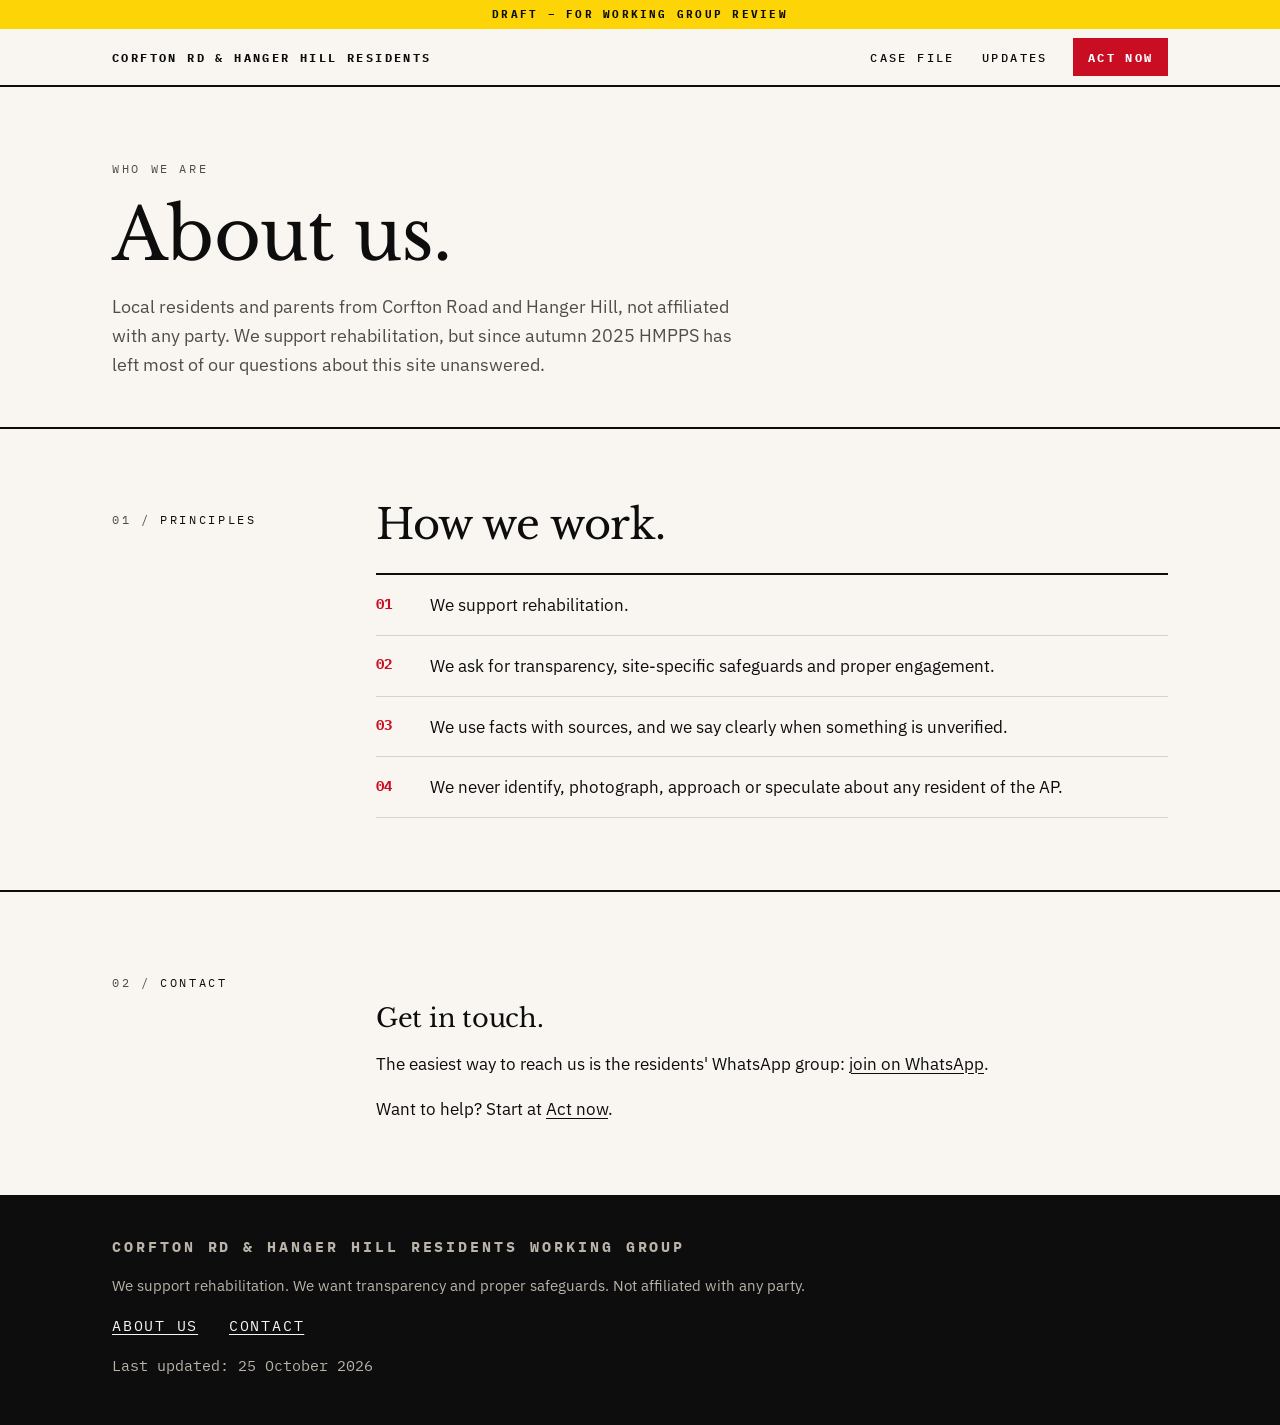
==== about.html @ 19c91ba5 "Corfton Road residents' website Site pages, styles, scripts, fonts and vendored libraries only. Work" ====
<!doctype html>
<html lang="en-GB">
<head>
  <meta charset="utf-8">
  <meta name="viewport" content="width=device-width, initial-scale=1">
  <meta name="color-scheme" content="light dark">
  <title>About us – 2 Corfton Road – Hanger Hill Residents</title>
  <meta name="description" content="Who we are: local residents and parents from Corfton Road and Hanger Hill, Ealing W5. Our principles and how to contact us.">
  <meta property="og:title" content="About the Corfton Road &amp; Hanger Hill Residents Working Group">
  <meta property="og:description" content="Local residents and parents asking HMPPS for transparency and safeguards at 2 Corfton Road.">
  <meta property="og:type" content="website">
  <meta property="og:url" content="https://2corftonroad.co.uk/about.html">
  <link rel="stylesheet" href="styles.css">
</head>
<body>
  <a class="skip" href="#main">Skip to content</a>

  <!-- DRAFT: remove once the working group has signed off the text. -->
  <p class="draft-banner">Draft – for working group review</p>

  <header class="site-header">
    <div class="wrap header-inner">
      <a class="brand" href="index.html"><span class="brand-long">Corfton Rd &amp; Hanger Hill Residents</span><span class="brand-short">Corfton Rd<br>Residents</span></a>
      <nav class="site-nav" aria-label="Site">
        <a href="index.html">Case file</a>
        <a href="updates.html">Updates</a>
        <a class="nav-act" href="act.html">Act now</a>
      </nav>
    </div>
  </header>

  <main id="main">

    <section class="page-hero">
      <div class="wrap">
        <p class="eyebrow">Who we are</p>
        <h1>About us.</h1>
        <p class="lead">Local residents and parents from Corfton Road and Hanger Hill, not affiliated with any party. We support rehabilitation, but since autumn 2025 HMPPS has left most of our questions about this site unanswered.</p>
      </div>
    </section>

    <section class="section" id="principles" aria-labelledby="p-h">
      <div class="wrap section-grid">
        <p class="section-label"><span>01 /</span> Principles</p>
        <div class="section-body">
          <h2 id="p-h">How we work.</h2>
          <ol class="asks">
            <li>We support rehabilitation.</li>
            <li>We ask for transparency, site-specific safeguards and proper engagement.</li>
            <li>We use facts with sources, and we say clearly when something is unverified.</li>
            <li>We never identify, photograph, approach or speculate about any resident of the AP.</li>
          </ol>
        </div>
      </div>
    </section>

    <section class="section" id="contact" aria-labelledby="c-h">
      <div class="wrap section-grid">
        <p class="section-label"><span>02 /</span> Contact</p>
        <div class="section-body prose">
          <h2 id="c-h">Get in touch.</h2>
          <p>The easiest way to reach us is the residents' WhatsApp group: <a href="https://chat.whatsapp.com/K1V5BPOL1rlJ4l6k7onzKl" rel="noopener">join on WhatsApp</a>.</p>
          <p>Want to help? Start at <a href="act.html">Act now</a>.</p>
        </div>
      </div>
    </section>

  </main>

  <footer class="site-footer">
    <div class="wrap footer-inner">
      <p class="footer-brand">Corfton Rd &amp; Hanger Hill Residents Working Group</p>
      <p>We support rehabilitation. We want transparency and proper safeguards. Not affiliated with any party.</p>
      <p class="footer-links"><a href="about.html" aria-current="page">About us</a> <a href="about.html#contact">Contact</a></p>
      <p class="footer-meta">Last updated: <time datetime="2026-10-25">25 October 2026</time></p>
    </div>
  </footer>
</body>
</html>
---- styles.css ----
/* ---------- Fonts (self-hosted, SIL Open Font License) ---------- */
@font-face { font-family: "Libre Baskerville"; font-weight: 400; font-style: normal; font-display: swap; src: url("fonts/libre-baskerville-latin-400-normal.woff2") format("woff2"); }
@font-face { font-family: "Libre Baskerville"; font-weight: 400; font-style: italic; font-display: swap; src: url("fonts/libre-baskerville-latin-400-italic.woff2") format("woff2"); }
@font-face { font-family: "Libre Baskerville"; font-weight: 700; font-style: normal; font-display: swap; src: url("fonts/libre-baskerville-latin-700-normal.woff2") format("woff2"); }
@font-face { font-family: "IBM Plex Sans"; font-weight: 400; font-display: swap; src: url("fonts/ibm-plex-sans-latin-400-normal.woff2") format("woff2"); }
@font-face { font-family: "IBM Plex Sans"; font-weight: 500; font-display: swap; src: url("fonts/ibm-plex-sans-latin-500-normal.woff2") format("woff2"); }
@font-face { font-family: "IBM Plex Sans"; font-weight: 600; font-display: swap; src: url("fonts/ibm-plex-sans-latin-600-normal.woff2") format("woff2"); }
@font-face { font-family: "IBM Plex Mono"; font-weight: 400; font-display: swap; src: url("fonts/ibm-plex-mono-latin-400-normal.woff2") format("woff2"); }
@font-face { font-family: "IBM Plex Mono"; font-weight: 500; font-display: swap; src: url("fonts/ibm-plex-mono-latin-500-normal.woff2") format("woff2"); }
@font-face { font-family: "IBM Plex Mono"; font-weight: 700; font-display: swap; src: url("fonts/ibm-plex-mono-latin-700-normal.woff2") format("woff2"); }

/* ---------- Tokens ---------- */
:root {
  --serif: "Libre Baskerville", Georgia, "Times New Roman", serif;
  --sans: "IBM Plex Sans", system-ui, -apple-system, "Segoe UI", Roboto, sans-serif;
  --mono: "IBM Plex Mono", ui-monospace, "SFMono-Regular", Menlo, Consolas, monospace;

  --bg: #f9f6f1;          /* case-file paper */
  --card: #fffdfa;
  --ink: #0d0d0d;
  --muted: #504d47;
  --rule: #0d0d0d;        /* hard black rules */
  --hair: #d8d2c7;        /* soft dividers */
  --signal: #fdd506;      /* highlighter yellow */
  --alarm: #c90d23;       /* Act now red */
  --alarm-hover: #a50a1c;
  --band: #0d0d0d;        /* black bands: quote, act hero, footer */
  --band-text: #f9f6f1;
  --band-muted: #b9b3a8;
  --link: #0d0d0d;
  --pop: #0d0d0d;         /* big numbers: ink in light, yellow in dark */
  --pop-soft: #504d47;    /* small labels: grey in light, yellow in dark */

  --wrap: 72rem;
  --gutter: 1rem;

  /* We ship our own dark palette, so stop phone browsers auto-darkening the light one. */
  color-scheme: light dark;
}

@media (prefers-color-scheme: dark) {
  :root:not([data-theme="light"]) {
    --bg: #111110;
    --card: #1a1918;
    --ink: #f3efe7;
    --muted: #b5afa5;
    --rule: #f3efe7;
    --hair: #34322e;
    --alarm: #d4142c;
    --alarm-hover: #e8304a;
    --band: #000;
    --band-text: #f3efe7;
    --band-muted: #a8a297;
    --link: #f3efe7;
    --pop: #fdd506;
    --pop-soft: #fdd506;
  }
}
:root[data-theme="dark"] {
  --bg: #111110; --card: #1a1918; --ink: #f3efe7; --muted: #b5afa5; --rule: #f3efe7; --hair: #34322e;
  --alarm: #d4142c; --alarm-hover: #e8304a; --band: #000; --band-text: #f3efe7; --band-muted: #a8a297; --link: #f3efe7;
  --pop: #fdd506; --pop-soft: #fdd506;
}

@media (min-width: 40em) { :root { --gutter: 2rem; } }
@media (min-width: 64em) { :root { --gutter: 3rem; } }

/* ---------- Base ---------- */
*, *::before, *::after { box-sizing: border-box; }
html { -webkit-text-size-adjust: 100%; scroll-padding-top: 4.5rem; }
body {
  margin: 0;
  background: var(--bg);
  color: var(--ink);
  font-family: var(--sans);
  font-size: 1.0625rem;
  line-height: 1.6;
  -webkit-font-smoothing: antialiased;
  overflow-x: hidden;
}
img, svg { max-width: 100%; }
a { color: var(--link); text-decoration-thickness: 1px; text-underline-offset: .18em; }
a:hover { text-decoration-thickness: 2px; }
:focus-visible { outline: 3px solid var(--signal); outline-offset: 2px; box-shadow: 0 0 0 5px var(--ink); }
h1, h2, h3 { font-family: var(--serif); font-weight: 400; line-height: 1.15; margin: 0; letter-spacing: -.01em; }
p, ul, ol, dl { margin: 0; }
strong { font-weight: 600; }

.wrap { max-width: var(--wrap); margin: 0 auto; padding: 0 var(--gutter); }

.sr-only { position: absolute; width: 1px; height: 1px; padding: 0; margin: -1px; overflow: hidden; clip: rect(0 0 0 0); white-space: nowrap; border: 0; }
.skip { position: absolute; left: -999px; top: 0; z-index: 100; background: var(--signal); color: #0d0d0d; padding: .6rem 1rem; font-family: var(--mono); font-weight: 700; }
.skip:focus { left: .5rem; top: .5rem; }

.eyebrow, .label {
  font-family: var(--mono);
  font-size: .75rem;
  font-weight: 400;
  letter-spacing: .22em;
  text-transform: uppercase;
  color: var(--pop-soft);
}

/* The yellow highlighter. Draws in once on load. */
mark, .hl {
  background: linear-gradient(var(--signal), var(--signal)) no-repeat 0 0 / 100% 100%;
  color: #0d0d0d;
  padding: 0 .08em;
  -webkit-box-decoration-break: clone;
  box-decoration-break: clone;
}
@media (prefers-reduced-motion: no-preference) {
  h1 mark { animation: highlight .7s cubic-bezier(.6, 0, .2, 1) .25s both; }
  @keyframes highlight { from { background-size: 0 100%; } to { background-size: 100% 100%; } }
}

.todo { background: var(--signal); color: #0d0d0d; padding: 0 .3em; font-family: var(--mono); font-size: .85em; }

/* ---------- Draft strip ---------- */
.draft-banner {
  margin: 0;
  background: var(--signal);
  color: #0d0d0d;
  font-family: var(--mono);
  font-size: .7rem;
  font-weight: 700;
  letter-spacing: .2em;
  text-transform: uppercase;
  text-align: center;
  padding: .35rem 1rem;
}

/* ---------- Header ---------- */
.site-header {
  position: sticky;
  top: 0;
  z-index: 1000;
  background: var(--bg);
  border-bottom: 2px solid var(--rule);
}
.header-inner {
  display: flex;
  align-items: center;
  justify-content: space-between;
  gap: .75rem;
  min-height: 3.5rem;
}
.brand {
  font-family: var(--mono);
  font-weight: 700;
  font-size: .72rem;
  letter-spacing: .16em;
  text-transform: uppercase;
  text-decoration: none;
  color: var(--ink);
  line-height: 1.25;
  white-space: nowrap;
}
.brand-long { display: none; }
@media (max-width: 23.5em) {
  .site-nav a { letter-spacing: .06em; padding-left: .35rem; padding-right: .35rem; }
  .site-nav .nav-act { padding-left: .55rem; padding-right: .55rem; margin-left: .2rem; }
}
@media (min-width: 48em) {
  .brand { font-size: .75rem; letter-spacing: .2em; }
  .brand-short { display: none; }
  .brand-long { display: inline; }
}
.site-nav { display: flex; align-items: center; gap: .1rem; }
.site-nav a {
  font-family: var(--mono);
  font-size: .7rem;
  font-weight: 500;
  letter-spacing: .12em;
  text-transform: uppercase;
  text-decoration: none;
  color: var(--ink);
  padding: .55rem .45rem;
  white-space: nowrap;
}
.site-nav a:hover { text-decoration: underline; text-decoration-thickness: 2px; text-underline-offset: .35em; }
.site-nav a[aria-current="page"]:not(.nav-act) { text-decoration: underline; text-decoration-thickness: 1px; text-underline-offset: .35em; }
.site-nav .nav-act {
  background: var(--alarm);
  color: #fff;
  font-weight: 700;
  padding: .55rem .75rem;
  margin-left: .35rem;
  text-decoration: none;
}
.site-nav .nav-act:hover { background: var(--alarm-hover); text-decoration: none; }
.site-nav .nav-act[aria-current="page"] { box-shadow: inset 0 -3px 0 #0d0d0d; }
@media (min-width: 40em) {
  .site-nav { gap: .5rem; }
  .site-nav a { font-size: .75rem; letter-spacing: .2em; padding: .55rem .6rem; }
  .site-nav .nav-act { padding: .6rem .9rem; margin-left: .5rem; }
}

/* ---------- Buttons ---------- */
.btn {
  display: inline-flex;
  align-items: center;
  justify-content: center;
  gap: .5em;
  font-family: var(--mono);
  font-size: .8rem;
  font-weight: 700;
  letter-spacing: .16em;
  text-transform: uppercase;
  text-decoration: none;
  line-height: 1.2;
  padding: 1rem 1.35rem;
  border: 2px solid var(--rule);
  background: transparent;
  color: var(--ink);
  cursor: pointer;
  transition: background-color .12s, color .12s, transform .08s;
}
.btn:hover { background: var(--ink); color: var(--bg); text-decoration: none; }
.btn:active { transform: translateY(1px); }
.btn-red { background: var(--alarm); border-color: var(--alarm); color: #fff; }
.btn-red:hover { background: var(--alarm-hover); border-color: var(--alarm-hover); color: #fff; }
.btn-ink { background: var(--ink); color: var(--bg); }
.btn-ink:hover { background: transparent; color: var(--ink); }
.btn[aria-disabled="true"], .btn:disabled { opacity: .45; cursor: not-allowed; pointer-events: none; }
.btn-row { display: flex; flex-wrap: wrap; gap: .75rem; }

/* ---------- Hero ---------- */
.hero { padding: 3rem 0 2.5rem; }
.hero h1 {
  font-size: clamp(2.2rem, 8.4vw, 4.6rem);
  line-height: 1.12;
  margin: 1.1rem 0 1.5rem;
  max-width: 15ch;
}
.hero .lead {
  font-size: 1.125rem;
  color: var(--muted);
  max-width: 40rem;
}
.hero .lead strong { color: var(--ink); }
.hero .btn-row { margin-top: 2rem; }
@media (min-width: 48em) {
  .hero { padding: 5rem 0 3.5rem; }
  .hero h1 { max-width: 17ch; }
  .hero .lead { font-size: 1.2rem; }
}
.page-hero { padding: 3rem 0 2rem; border-bottom: 2px solid var(--rule); }
.page-hero h1 { font-size: clamp(2.6rem, 9vw, 4.5rem); margin: 1rem 0 1rem; }
.page-hero .lead { color: var(--muted); font-size: 1.125rem; max-width: 40rem; }
@media (min-width: 48em) { .page-hero { padding: 4.5rem 0 3rem; } }

/* ---------- Stats strip ---------- */
.stats {
  display: grid;
  grid-template-columns: 1fr 1fr;
  border-top: 2px solid var(--rule);
  border-bottom: 2px solid var(--rule);
}
.stat { padding: 1.25rem 1rem 1.25rem 0; border-bottom: 1px solid var(--hair); }
.stat:nth-child(odd) { padding-right: 1rem; border-right: 1px solid var(--hair); }
.stat:nth-child(even) { padding-left: 1rem; }
.stat:nth-last-child(-n+2) { border-bottom: 0; }
.stat-num {
  display: block;
  font-family: var(--serif);
  font-size: clamp(2rem, 7vw, 3.25rem);
  line-height: 1;
  letter-spacing: -.02em;
  color: var(--pop);
}
.stat-num small { font-size: .5em; letter-spacing: 0; }
.stat-label {
  display: block;
  margin-top: .6rem;
  font-family: var(--mono);
  font-size: .7rem;
  letter-spacing: .12em;
  text-transform: uppercase;
  color: var(--muted);
  line-height: 1.45;
}
.stat-alert .stat-num { color: var(--alarm); }
@media (min-width: 56em) {
  .stats { grid-template-columns: repeat(4, 1fr); }
  .stat, .stat:nth-child(odd), .stat:nth-child(even) { padding: 1.75rem 1.5rem; border-bottom: 0; border-right: 1px solid var(--hair); }
  .stat:first-child { padding-left: 0; }
  .stat:last-child { border-right: 0; }
}

/* ---------- Quote band ---------- */
.band { background: var(--band); color: var(--band-text); }
.quote-band { padding: 3.5rem 0; }
.quote-band blockquote { margin: 0; }
.quote-band .big-quote {
  font-family: var(--serif);
  font-size: clamp(1.6rem, 5.4vw, 3rem);
  line-height: 1.25;
  letter-spacing: -.01em;
  max-width: 24ch;
}
.quote-band cite, .quote-band .cite {
  display: block;
  margin-top: 1.25rem;
  font-family: var(--mono);
  font-style: normal;
  font-size: .75rem;
  letter-spacing: .16em;
  text-transform: uppercase;
  color: var(--band-muted);
}
.quote-band .counter {
  margin-top: 2.5rem;
  padding-top: 1.5rem;
  border-top: 1px solid #3a3833;
  max-width: 44rem;
  font-size: 1.05rem;
  color: var(--band-text);
}
.quote-band .counter q { font-family: var(--serif); font-style: italic; }
.quote-band .eyebrow { color: var(--signal); }
@media (min-width: 48em) { .quote-band { padding: 5rem 0; } }

/* ---------- Numbered sections ---------- */
.section { padding: 3rem 0; border-bottom: 2px solid var(--rule); }
.section:last-of-type { border-bottom: 0; }
.section-grid { display: grid; gap: 1.25rem; }
.section-label { font-family: var(--mono); font-size: .75rem; letter-spacing: .22em; text-transform: uppercase; }
.section-label span { color: var(--pop-soft); }
.section h2 { font-size: clamp(1.75rem, 5.5vw, 2.6rem); max-width: 22ch; }
.section .intro { margin-top: 1rem; color: var(--muted); max-width: 42rem; }
.section-body > * + * { margin-top: 1.5rem; }
@media (min-width: 56em) {
  .section { padding: 4.5rem 0; }
  .section-grid { grid-template-columns: 14rem minmax(0, 1fr); gap: 2.5rem; }
  .section-label { padding-top: .55rem; }
}

/* ---------- Fact sheet ---------- */
.facts { border-top: 2px solid var(--rule); }
.fact { display: grid; gap: .35rem; padding: 1.1rem 0; border-bottom: 1px solid var(--hair); }
.fact dt { font-family: var(--mono); font-size: .72rem; font-weight: 700; letter-spacing: .18em; text-transform: uppercase; }
.fact dd { margin: 0; }
.fact .src { display: block; margin-top: .35rem; font-family: var(--mono); font-size: .72rem; color: var(--muted); line-height: 1.5; }
.fact .src a { color: var(--muted); }
.fact-key dd { font-weight: 500; }
.fact-key dd .src { font-weight: 400; }
.fact-key dt { color: var(--alarm); }
@media (min-width: 40em) {
  .fact { grid-template-columns: 11rem minmax(0, 1fr); gap: 1.5rem; padding: 1.25rem 0; }
  .fact dt { padding-top: .2rem; }
}

/* ---------- Map ---------- */
.map-frame {
  position: relative;
  border: 2px solid var(--rule);
  background: var(--card);
  height: 24rem;
}
@media (min-width: 48em) { .map-frame { height: 32rem; } }
#map { position: absolute; inset: 0; }
.map-fallback {
  position: absolute; inset: 0;
  display: flex; align-items: center; justify-content: center;
  padding: 1rem; text-align: center;
  font-family: var(--mono); font-size: .8rem; color: var(--muted);
}
.map-hint { margin-top: .6rem; font-family: var(--mono); font-size: .72rem; color: var(--muted); }
.leaflet-container { font-family: var(--mono); background: var(--card); }
/* Street map colours (drawn by map.js from basemap.js). Muted so the red rings and yellow pins do the talking. */
:root {
  --map-green: #e4e6da; --map-water: #d9e2e8; --map-rail: #77726a;
  --map-minor: #dcd6cb; --map-mid: #c3bcb0; --map-major: #9d968b; --map-label: #6c675f;
}
@media (prefers-color-scheme: dark) {
  :root:not([data-theme="light"]) {
    --map-green: #1d221b; --map-water: #18222b; --map-rail: #8a857c;
    --map-minor: #2c2a27; --map-mid: #45423d; --map-major: #6a665f; --map-label: #9a958c;
  }
}
:root[data-theme="dark"] {
  --map-green: #1d221b; --map-water: #18222b; --map-rail: #8a857c;
  --map-minor: #2c2a27; --map-mid: #45423d; --map-major: #6a665f; --map-label: #9a958c;
}
.map-label-wrap { overflow: visible; }
.map-label-wrap > span { position: absolute; left: 0; top: 0; white-space: nowrap; }
.road-label {
  font-family: var(--mono); font-size: .6rem; letter-spacing: .04em; color: var(--map-label);
  text-shadow: 0 0 2px var(--card), 0 0 2px var(--card), 0 0 3px var(--card);
}
.road-major { font-weight: 700; font-size: .62rem; }
.road-key { font-weight: 700; font-size: .66rem; color: var(--alarm); }
.station-label {
  transform: translate(-50%, -50%);
  font-family: var(--mono); font-size: .58rem; font-weight: 700; letter-spacing: .1em; text-transform: uppercase;
  color: var(--ink); background: var(--card); border: 1px solid var(--ink); padding: .05rem .3rem;
}
.leaflet-container a { color: var(--muted); }
.leaflet-bar, .leaflet-bar a { border-radius: 0 !important; }
.leaflet-bar { border: 2px solid var(--rule) !important; box-shadow: none !important; }
.leaflet-bar a { background: var(--bg); color: var(--ink); border-bottom-color: var(--hair); }
.leaflet-bar a:hover { background: var(--signal); color: #0d0d0d; }
.leaflet-control-attribution { font-size: .62rem; background: rgba(249, 246, 241, .85) !important; }
.leaflet-tooltip.school-tip {
  font-family: var(--mono); font-size: .7rem; font-weight: 500;
  background: var(--ink); color: var(--bg); border: 0; border-radius: 0; box-shadow: none;
  padding: .3rem .5rem;
}
.leaflet-tooltip.school-tip::before { display: none; }
.ring-label-wrap { overflow: visible; }
.ring-label-wrap .ring-label { position: absolute; left: 0; top: 0; transform: translate(-50%, -50%); }
.ring-label {
  font-family: var(--mono); font-size: .62rem; font-weight: 700; letter-spacing: .08em;
  color: var(--alarm); background: var(--bg); border: 1px solid var(--alarm);
  padding: .1rem .3rem; white-space: nowrap;
}
.pin-ap {
  display: flex; align-items: center; justify-content: center;
  width: 38px; height: 38px; border-radius: 50%;
  background: var(--alarm); color: #fff;
  font-family: var(--mono); font-size: .72rem; font-weight: 700;
  border: 3px solid #fff; box-shadow: 0 0 0 2px var(--alarm), 0 4px 10px rgba(0, 0, 0, .35);
}
.pin-school {
  display: flex; align-items: center; justify-content: center;
  width: 26px; height: 26px; border-radius: 50%;
  background: var(--signal); color: #0d0d0d;
  font-family: var(--mono); font-size: .72rem; font-weight: 700;
  border: 2px solid #0d0d0d;
}

/* ---------- Schools table ---------- */
.table-scroll { overflow-x: auto; }
.schools { width: 100%; border-collapse: collapse; font-size: .95rem; }
.schools th {
  text-align: left; font-family: var(--mono); font-size: .68rem; font-weight: 700;
  letter-spacing: .16em; text-transform: uppercase; padding: .6rem .5rem .6rem 0;
  border-bottom: 2px solid var(--rule);
}
.schools td { padding: .75rem .5rem .75rem 0; border-bottom: 1px solid var(--hair); vertical-align: top; }
.schools .n { font-family: var(--mono); font-weight: 700; width: 2.25rem; }
.schools .n span { display: inline-flex; align-items: center; justify-content: center; width: 1.6rem; height: 1.6rem; border-radius: 50%; background: var(--signal); color: #0d0d0d; border: 2px solid #0d0d0d; font-size: .7rem; }
.schools .name { font-family: var(--serif); font-size: 1rem; line-height: 1.35; }
.schools .kind { display: block; font-family: var(--sans); font-size: .82rem; color: var(--muted); margin-top: .15rem; }
.schools .num { font-family: var(--mono); text-align: right; white-space: nowrap; }
.schools .num b { font-weight: 700; font-size: 1.02rem; }
.schools th.num { text-align: right; }
.schools tr.inner td { background: color-mix(in srgb, var(--signal) 14%, transparent); }
.method { margin-top: 1rem; font-family: var(--mono); font-size: .72rem; color: var(--muted); line-height: 1.6; max-width: 46rem; }

/* ---------- Questions ---------- */
.q-score { display: flex; flex-wrap: wrap; gap: .5rem 1.5rem; align-items: baseline; }
.questions { list-style: none; padding: 0; border-top: 2px solid var(--rule); counter-reset: q; }
.q { border-bottom: 1px solid var(--hair); }
.q details > summary {
  list-style: none; cursor: pointer;
  display: grid; grid-template-columns: 2.6rem minmax(0, 1fr); gap: .25rem .75rem;
  padding: 1.1rem 0;
}
.q details > summary::-webkit-details-marker { display: none; }
.q-num { font-family: var(--mono); font-size: .8rem; font-weight: 700; padding-top: .2rem; }
.q-title { font-family: var(--serif); font-size: 1.12rem; line-height: 1.35; }
.q-meta { grid-column: 2; display: flex; flex-wrap: wrap; gap: .5rem; align-items: center; margin-top: .35rem; }
.q-more { font-family: var(--mono); font-size: .68rem; letter-spacing: .14em; text-transform: uppercase; color: var(--muted); }
.q details[open] .q-more::after { content: " –"; }
.q details:not([open]) .q-more::after { content: " +"; }
.q summary:hover .q-title { text-decoration: underline; text-decoration-thickness: 1px; text-underline-offset: .2em; }
.q-body { padding: 0 0 1.25rem 3.35rem; }
.q-body p + p, .q-body dl { margin-top: .75rem; }
.q-body .full { font-weight: 500; }
.q-body dt { font-family: var(--mono); font-size: .68rem; font-weight: 700; letter-spacing: .16em; text-transform: uppercase; color: var(--muted); margin-top: .75rem; }
.q-body dd { margin: .15rem 0 0; }
@media (min-width: 40em) { .q-title { font-size: 1.25rem; } }

.badge {
  display: inline-block;
  font-family: var(--mono); font-size: .64rem; font-weight: 700; letter-spacing: .14em; text-transform: uppercase;
  padding: .28rem .5rem; line-height: 1.2; border: 2px solid var(--rule); white-space: nowrap;
}
.badge.unanswered { background: var(--alarm); border-color: var(--alarm); color: #fff; }
.badge.partly { background: var(--signal); border-color: var(--signal); color: #0d0d0d; }
.badge.referred { background: transparent; color: var(--ink); }
.badge.answered { background: var(--ink); color: var(--bg); }

.answered-list { margin-top: 1.5rem; border: 2px solid var(--rule); padding: 0; }
.answered-list > summary { cursor: pointer; padding: 1rem; font-family: var(--mono); font-size: .75rem; font-weight: 700; letter-spacing: .16em; text-transform: uppercase; }
.answered-list ul { padding: 0 1rem 1rem 2.25rem; }
.answered-list li + li { margin-top: .5rem; }

/* ---------- Asks ---------- */
.asks { list-style: none; padding: 0; counter-reset: ask; border-top: 2px solid var(--rule); }
.asks li {
  counter-increment: ask;
  display: grid; grid-template-columns: 2.6rem minmax(0, 1fr); gap: .75rem;
  padding: 1rem 0; border-bottom: 1px solid var(--hair);
  font-size: 1.08rem;
}
.asks li::before { content: counter(ask, decimal-leading-zero); font-family: var(--mono); font-weight: 700; font-size: .85rem; padding-top: .15rem; color: var(--alarm); }
.principle { margin-top: 2rem; padding: 1.25rem 1.25rem 1.25rem 1.1rem; border-left: 6px solid var(--signal); background: var(--card); max-width: 46rem; }
.principle strong { font-family: var(--serif); font-weight: 700; }

/* ---------- CTA band ---------- */
.cta-band { background: var(--alarm); color: #fff; padding: 3rem 0; }
.cta-band h2 { font-size: clamp(1.9rem, 6vw, 3.25rem); max-width: 18ch; }
.cta-band p { margin-top: 1rem; max-width: 36rem; font-size: 1.1rem; }
.cta-band .btn { margin-top: 1.75rem; background: #fff; border-color: #fff; color: #0d0d0d; }
.cta-band .btn:hover { background: #0d0d0d; border-color: #0d0d0d; color: #fff; }
@media (min-width: 48em) { .cta-band { padding: 4.5rem 0; } }

/* ---------- Updates log ---------- */
.log { list-style: none; padding: 0; border-top: 2px solid var(--rule); }
.log-item { display: grid; gap: .4rem; padding: 1.4rem 0; border-bottom: 1px solid var(--hair); }
.log-meta { display: flex; flex-wrap: wrap; align-items: center; gap: .6rem; }
.log-date { font-family: var(--mono); font-size: .78rem; font-weight: 700; letter-spacing: .06em; }
.tag { font-family: var(--mono); font-size: .62rem; font-weight: 700; letter-spacing: .16em; text-transform: uppercase; padding: .2rem .45rem; border: 1px solid var(--rule); }
.tag-hmpps { background: var(--ink); color: var(--bg); }
.tag-foi { border-color: var(--ink); }
.tag-schools { background: var(--signal); border-color: var(--signal); color: #0d0d0d; }
.tag-alert { background: var(--alarm); border-color: var(--alarm); color: #fff; }
.log-item h3 { font-size: 1.25rem; line-height: 1.3; }
.log-item p { color: var(--muted); max-width: 44rem; }
.log-item.upcoming { border-left: 6px solid var(--signal); padding-left: 1rem; }
.log-item q { font-family: var(--serif); font-style: italic; color: var(--ink); }
@media (min-width: 48em) {
  .log-item { grid-template-columns: 11rem minmax(0, 1fr); column-gap: 2rem; }
  .log-meta { flex-direction: column; align-items: flex-start; gap: .5rem; grid-row: span 2; }
  .log-item.upcoming { padding-left: 1rem; }
}

.foi { list-style: none; padding: 0; border-top: 2px solid var(--rule); }
.foi li { display: flex; flex-wrap: wrap; justify-content: space-between; align-items: center; gap: .5rem 1rem; padding: 1rem 0; border-bottom: 1px solid var(--hair); }
.foi a { font-family: var(--serif); font-size: 1.05rem; }

/* ---------- Action hub ---------- */
.act-hero { padding: 3rem 0 3.5rem; }
.act-hero h1 { font-size: clamp(3rem, 12vw, 5.5rem); margin: 1rem 0 1rem; color: var(--band-text); }
.act-hero .lead { color: var(--band-text); font-size: 1.15rem; max-width: 36rem; }
.act-hero .eyebrow { color: var(--signal); }
.details-form { display: grid; gap: .75rem; margin-top: 2rem; max-width: 46rem; }
@media (min-width: 40em) { .details-form { grid-template-columns: 1fr 1fr; } }
.field label { display: block; font-family: var(--mono); font-size: .68rem; font-weight: 700; letter-spacing: .16em; text-transform: uppercase; color: var(--band-muted); margin-bottom: .35rem; }
.field input {
  width: 100%; font: inherit; font-family: var(--mono); font-size: 1rem;
  color: var(--band-text); background: transparent;
  border: 2px solid var(--band-text); border-radius: 0; padding: .85rem .9rem;
}
.field input::placeholder { color: #8d887f; }
.field input:focus { outline: none; border-color: var(--signal); box-shadow: 0 0 0 1px var(--signal); }
.privacy-note { margin-top: .9rem; font-family: var(--mono); font-size: .72rem; color: var(--band-muted); max-width: 46rem; line-height: 1.6; }

.steps { display: grid; gap: 1.25rem; margin-top: 2.5rem; }
@media (min-width: 64em) { .steps { grid-template-columns: 1fr 1fr; } }
.step { border: 2px solid var(--signal); padding: 1.25rem; display: flex; flex-direction: column; min-width: 0; }
@media (min-width: 40em) { .step { padding: 1.5rem; } }
.step .eyebrow { color: var(--signal); }
.step h2 { color: var(--band-text); font-size: clamp(1.5rem, 4.5vw, 2rem); margin-top: .5rem; }
.step .to { margin-top: .35rem; color: var(--band-muted); font-size: .92rem; }
.step .to a { color: var(--band-muted); overflow-wrap: anywhere; }
.step label.sr { position: absolute; width: 1px; height: 1px; overflow: hidden; clip: rect(0 0 0 0); }
.step textarea {
  margin-top: 1rem; width: 100%; flex: 1; min-height: 20rem;
  font-family: var(--sans); font-size: .95rem; line-height: 1.55;
  color: #0d0d0d; background: #f9f6f1; border: 0; border-radius: 0; padding: 1rem; resize: vertical;
}
.step textarea:focus { outline: 3px solid var(--signal); outline-offset: 0; }
.step .btn-row { margin-top: 1rem; }
.step .btn { border-color: var(--band-text); color: var(--band-text); }
.step .btn:hover { background: var(--band-text); color: #0d0d0d; }
.step .btn-red { border-color: var(--alarm); color: #fff; }
.step .btn-red:hover { background: var(--alarm-hover); border-color: var(--alarm-hover); color: #fff; }
.step .status { min-height: 1.4em; margin-top: .6rem; font-family: var(--mono); font-size: .72rem; color: var(--signal); }
/* Steps 3–4: same cards as the emails, framed in white instead of yellow. */
.step-plain { border-color: var(--band-text); }
.step-plain .to { font-size: 1rem; margin-top: .6rem; }
.step-plain .btn-row { margin-top: 1.25rem; }
.share-line { margin-top: 1rem; font-family: var(--mono); font-size: .78rem; color: var(--band-muted); }
.share-line a, .share-line .linklike { color: var(--signal); font-family: var(--mono); font-size: inherit; }
.pending {
  display: inline-block; font-family: var(--mono); font-size: .85rem;
  color: var(--band-text); border: 2px dashed var(--signal); padding: .8rem 1.2rem;
}
.edited-note { font-family: var(--mono); font-size: .7rem; color: var(--band-muted); margin-top: .5rem; }
.linklike { font: inherit; color: var(--signal); background: none; border: 0; padding: 0; text-decoration: underline; cursor: pointer; }
.more-step .status { min-height: 1.4em; color: var(--muted); }

.more-steps { display: grid; gap: 0; border-top: 2px solid var(--rule); }
.more-step { display: grid; gap: .6rem; padding: 1.5rem 0; border-bottom: 1px solid var(--hair); }
.more-step h3 { font-size: 1.4rem; }
.more-step p { color: var(--muted); max-width: 40rem; }
.more-step .btn-row { margin-top: .5rem; }
@media (min-width: 48em) { .more-step { grid-template-columns: 11rem minmax(0, 1fr); column-gap: 2rem; } .more-step > .eyebrow { padding-top: .45rem; grid-row: span 3; } }
.pills { display: flex; flex-wrap: wrap; gap: .6rem; }

/* ---------- Prose pages (press, about) ---------- */
.prose { max-width: 44rem; }
.prose > * + * { margin-top: 1.1rem; }
.prose h2 { font-size: 1.6rem; margin-top: 2.5rem; }
.prose ul { padding-left: 1.25rem; }
.prose li + li { margin-top: .4rem; }
.press-summary { font-family: var(--serif); font-size: 1.2rem; line-height: 1.6; }

/* ---------- Poster (A4) ----------
   Sized in container units so the same layout scales on screen and fills an A4 page in print.
   Colours are fixed (it's paper), so dark mode doesn't change it. */
.ink-toggle { gap: .6rem; }
.ink-toggle input { width: 1.1rem; height: 1.1rem; accent-color: var(--alarm); margin: 0; }
.poster-stage { container-type: inline-size; width: min(100% - 2 * var(--gutter), 794px); margin: 2rem auto 3rem; }
.poster {
  --py: #fdd506; --pk: #0d0d0d; --pr: #c90d23;
  aspect-ratio: 210 / 297;
  font-size: calc(100cqw / 46);
  background: var(--py); color: var(--pk);
  border: 1.4em solid var(--pk);
  padding: 2.2em 2.6em 2em;
  display: flex; flex-direction: column; gap: 1.25em;
  overflow: hidden;
  box-shadow: 0 12px 40px rgba(0, 0, 0, .18);
  -webkit-print-color-adjust: exact; print-color-adjust: exact;
}
.poster p, .poster ul, .poster blockquote { margin: 0; }
.p-eyebrow { font-family: var(--mono); font-weight: 700; font-size: .78em; letter-spacing: .32em; text-transform: uppercase; }
.p-head { font-family: var(--serif); font-weight: 400; font-size: 3.4em; line-height: 1.1; letter-spacing: -.015em; color: var(--pk); }
.p-hl { background: var(--pk); color: var(--py); padding: 0 .12em; -webkit-box-decoration-break: clone; box-decoration-break: clone; }
.p-quote p { font-family: var(--serif); font-style: italic; font-size: 1.45em; line-height: 1.3; }
.p-quote cite { display: block; margin-top: .5em; font-family: var(--mono); font-style: normal; font-size: .62em; letter-spacing: .14em; text-transform: uppercase; }
.p-label { font-family: var(--mono); font-weight: 700; font-size: .66em; letter-spacing: .18em; text-transform: uppercase; padding-bottom: .5em; border-bottom: .14em solid var(--pk); }
.p-schools ul { list-style: none; padding: 0; }
.p-schools li { display: flex; justify-content: space-between; gap: 1em; padding: .38em 0; border-bottom: .06em solid rgba(13, 13, 13, .35); font-size: .95em; }
.sl-name { font-family: var(--serif); }
.sl-m { font-family: var(--mono); font-weight: 700; white-space: nowrap; }
.p-score { font-size: 1.15em; font-weight: 500; }
.p-score b { font-family: var(--serif); font-weight: 700; color: var(--pr); }
.p-cta { margin-top: auto; display: flex; align-items: center; justify-content: space-between; gap: 1.5em; background: var(--pk); color: var(--py); padding: 1.3em 1.5em; }
.p-cta p { font-size: .95em; color: #f9f6f1; }
.p-cta .p-cta-head { font-family: var(--serif); font-size: 2.3em; line-height: 1; color: var(--py); margin-bottom: .2em; }
.p-url { margin-top: .6em !important; font-family: var(--mono); font-weight: 700; font-size: .9em !important; color: var(--py) !important; overflow-wrap: anywhere; }
.p-url.todo { background: var(--py); color: var(--pk) !important; padding: 0 .3em; }
.p-qr { flex: 0 0 7em; width: 7em; height: 7em; background: #fff; padding: .45em; display: flex; align-items: center; justify-content: center; text-align: center; }
.p-qr svg { width: 100%; height: 100%; display: block; }
.p-qr span { font-family: var(--mono); font-size: .5em; line-height: 1.35; color: var(--pk); }
.p-foot { font-family: var(--mono); font-size: .55em; letter-spacing: .06em; line-height: 1.5; }

.poster.ink-saver { --py: #fff; background: #fff; }
.poster.ink-saver .p-hl { background: var(--pk); color: #fff; }
.poster.ink-saver .p-cta { background: #fff; color: var(--pk); border: .2em solid var(--pk); }
.poster.ink-saver .p-cta p, .poster.ink-saver .p-cta .p-cta-head, .poster.ink-saver .p-url { color: var(--pk) !important; }
.poster.ink-saver .p-qr { padding: 0; }

@media print {
  @page { size: A4; margin: 0; }
  html, body { background: #fff !important; }
  .poster-body .skip, .poster-body .draft-banner, .poster-body .site-header,
  .poster-body .site-footer, .poster-body .poster-toolbar { display: none !important; }
  .poster-stage { width: 210mm; margin: 0; }
  .poster { width: 210mm; height: 297mm; aspect-ratio: auto; box-shadow: none; }
}

/* ---------- Footer ---------- */
.site-footer { background: var(--band); color: var(--band-text); padding: 2.5rem 0 3rem; }
.footer-inner { display: grid; gap: 1rem; }
.footer-brand { font-family: var(--mono); font-weight: 700; font-size: .75rem; letter-spacing: .2em; text-transform: uppercase; }
.site-footer p { color: var(--band-muted); font-size: .92rem; max-width: 46rem; }
.site-footer a { color: var(--band-text); }
.footer-links { font-family: var(--mono); font-size: .75rem; letter-spacing: .12em; text-transform: uppercase; }
.footer-links a { margin-right: 1.25rem; }
.footer-meta { font-family: var(--mono); font-size: .72rem; }
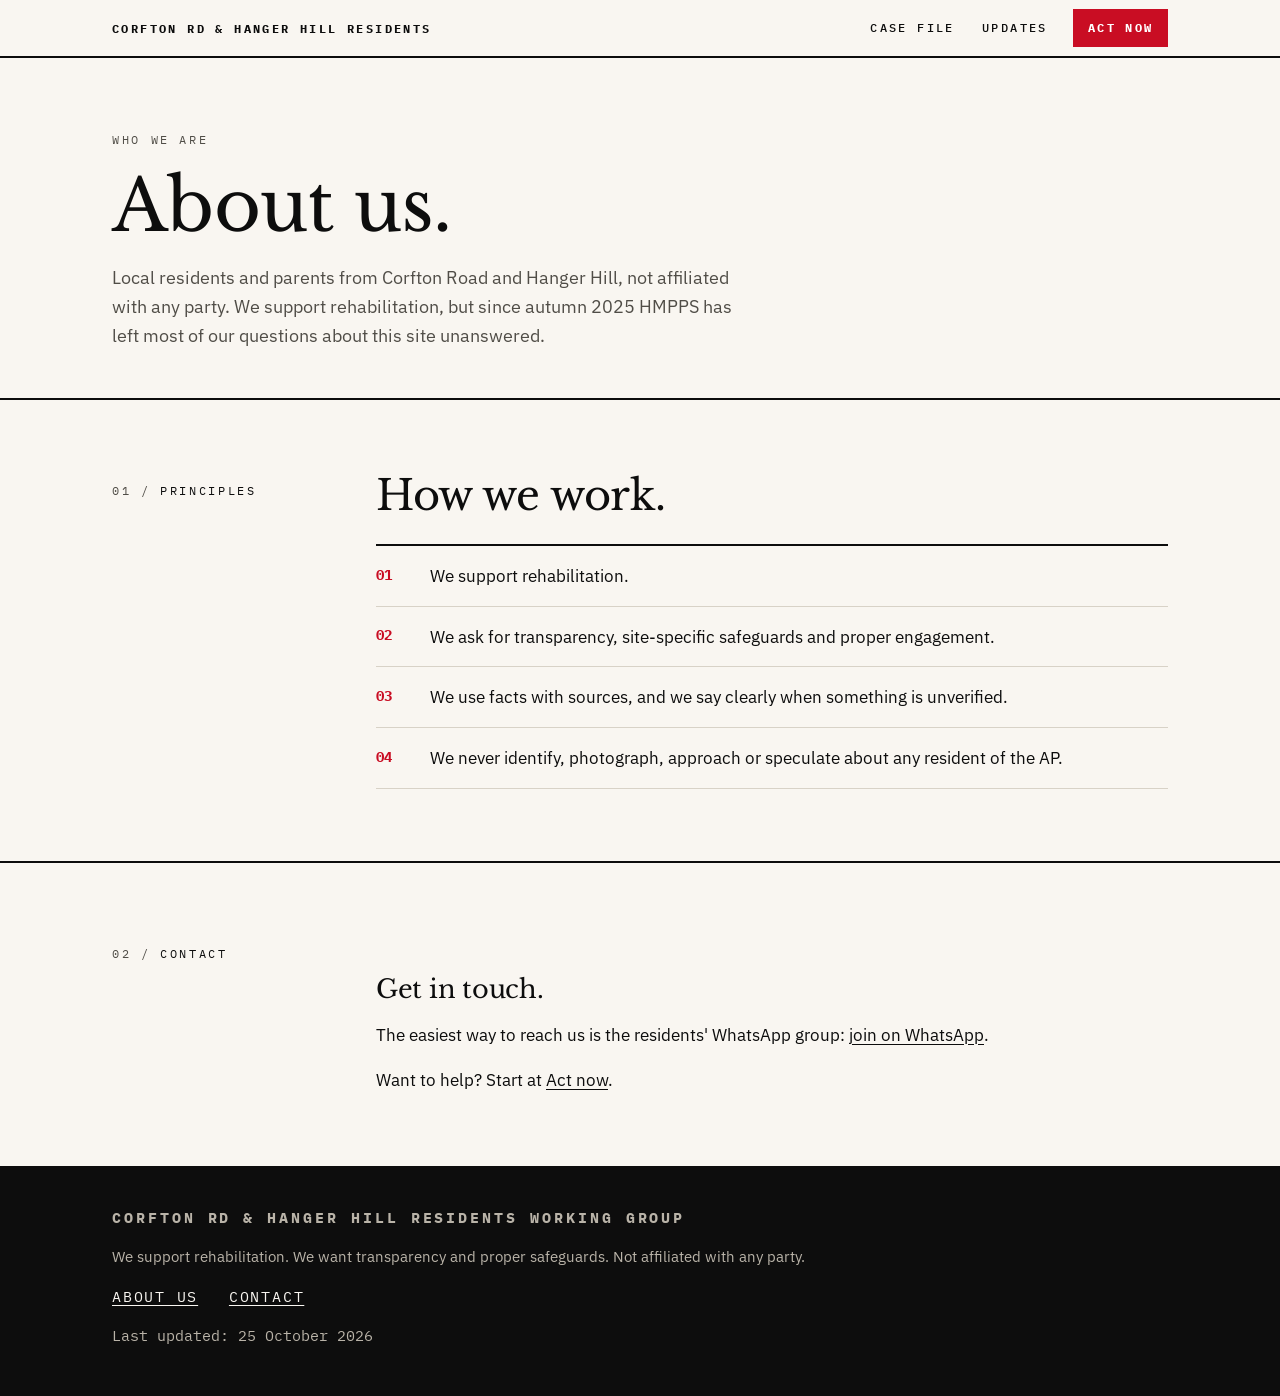
==== commit e4e5b0e5: "Remove the draft banner from all pages Co-Authored-By: Claude Opus 5.5 <noreply@anthropic.com>" ====
--- a/about.html
+++ b/about.html
@@ -15,8 +15,6 @@
 <body>
   <a class="skip" href="#main">Skip to content</a>
 
-  <!-- DRAFT: remove once the working group has signed off the text. -->
-  <p class="draft-banner">Draft – for working group review</p>
 
   <header class="site-header">
     <div class="wrap header-inner">
--- a/styles.css
+++ b/styles.css
@@ -115,20 +115,6 @@
 }
 
 .todo { background: var(--signal); color: #0d0d0d; padding: 0 .3em; font-family: var(--mono); font-size: .85em; }
-
-/* ---------- Draft strip ---------- */
-.draft-banner {
-  margin: 0;
-  background: var(--signal);
-  color: #0d0d0d;
-  font-family: var(--mono);
-  font-size: .7rem;
-  font-weight: 700;
-  letter-spacing: .2em;
-  text-transform: uppercase;
-  text-align: center;
-  padding: .35rem 1rem;
-}
 
 /* ---------- Header ---------- */
 .site-header {
@@ -239,6 +225,14 @@
   max-width: 40rem;
 }
 .hero .lead strong { color: var(--ink); }
+.hero .lead + .lead { margin-top: 1rem; }
+/* The one sentence that matters most: bigger, serif, red rule. */
+.hero-key {
+  font-family: var(--serif); font-weight: 700;
+  font-size: clamp(1.45rem, 5.6vw, 2.2rem); line-height: 1.25;
+  color: var(--ink); max-width: 30ch;
+  margin: 1.25rem 0; padding-left: .9rem; border-left: 6px solid var(--alarm);
+}
 .hero .btn-row { margin-top: 2rem; }
 @media (min-width: 48em) {
   .hero { padding: 5rem 0 3.5rem; }
@@ -545,6 +539,16 @@
   color: var(--band-text); background: transparent;
   border: 2px solid var(--band-text); border-radius: 0; padding: .85rem .9rem;
 }
+.field select {
+  width: 100%; font: inherit; font-family: var(--mono); font-size: 1rem;
+  color: var(--band-text); background: transparent;
+  border: 2px solid var(--band-text); border-radius: 0; padding: .85rem .9rem;
+}
+.field select:focus { outline: none; border-color: var(--signal); box-shadow: 0 0 0 1px var(--signal); }
+.field select option { color: #0d0d0d; background: #fff; }
+.step-wide { grid-column: 1 / -1; }
+.school-form { max-width: none; margin-top: 1.25rem; }
+@media (min-width: 40em) { .school-form .field-full { grid-column: 1 / -1; } }
 .field input::placeholder { color: #8d887f; }
 .field input:focus { outline: none; border-color: var(--signal); box-shadow: 0 0 0 1px var(--signal); }
 .privacy-note { margin-top: .9rem; font-family: var(--mono); font-size: .72rem; color: var(--band-muted); max-width: 46rem; line-height: 1.6; }
@@ -574,6 +578,12 @@
 .step-plain { border-color: var(--band-text); }
 .step-plain .to { font-size: 1rem; margin-top: .6rem; }
 .step-plain .btn-row { margin-top: 1.25rem; }
+.to-list { margin: .6rem 0 0; padding-left: 1.2rem; color: var(--band-muted); }
+.to-list li + li { margin-top: .35rem; }
+.steps-intro { margin-top: 1.5rem; }
+.steps-intro .eyebrow { color: var(--signal); }
+.steps-intro .lead { margin-top: .5rem; }
+.steps-intro .details-form { margin-top: 1.25rem; }
 .share-line { margin-top: 1rem; font-family: var(--mono); font-size: .78rem; color: var(--band-muted); }
 .share-line a, .share-line .linklike { color: var(--signal); font-family: var(--mono); font-size: inherit; }
 .pending {
@@ -647,13 +657,55 @@
 .poster.ink-saver .p-cta p, .poster.ink-saver .p-cta .p-cta-head, .poster.ink-saver .p-url { color: var(--pk) !important; }
 .poster.ink-saver .p-qr { padding: 0; }
 
+.mode-toggle { display: flex; flex-wrap: wrap; gap: .5rem; margin-top: 1.5rem; }
+.mode-toggle .btn[aria-pressed="true"] { background: var(--ink); color: var(--bg); border-color: var(--ink); }
+
+/* ---------- Leaflets (4 × A6 on one A4 sheet) ----------
+   Each cell is a quarter of A4; the leaflet sits inside it with a white margin so home printers
+   (which can't print to the edge) don't clip it. Dashed lines mark where to cut. */
+.leaflet-stage { container-type: inline-size; width: min(100% - 2 * var(--gutter), 794px); margin: 2rem auto 3rem; }
+.leaflet-stage[hidden] { display: none; }
+.leaflet-sheet {
+  position: relative;
+  aspect-ratio: 210 / 297;
+  background: #fff;
+  display: grid; grid-template-columns: 1fr 1fr; grid-template-rows: 1fr 1fr;
+  box-shadow: 0 12px 40px rgba(0, 0, 0, .18);
+}
+.leaflet-sheet::before, .leaflet-sheet::after { content: ""; position: absolute; z-index: 1; pointer-events: none; }
+.leaflet-sheet::before { left: 50%; top: 0; bottom: 0; border-left: 1px dashed #777; }
+.leaflet-sheet::after { top: 50%; left: 0; right: 0; border-top: 1px dashed #777; }
+.leaflet-cell { padding: 2.6cqw; min-height: 0; display: flex; }
+.poster.leaflet {
+  flex: 1; aspect-ratio: auto; min-height: 0;
+  font-size: calc(100cqw / 60);
+  border-width: .55em;
+  padding: 1.2em 1.3em 1em;
+  gap: .6em;
+  box-shadow: none;
+}
+.leaflet .p-eyebrow { font-size: .62em; letter-spacing: .22em; }
+.leaflet .p-head { font-size: 1.95em; }
+.leaflet .p-label { font-size: .56em; letter-spacing: .14em; }
+.leaflet .p-schools li { font-size: .78em; padding: .22em 0; }
+.leaflet .p-quote p { font-size: 1.12em; }
+.leaflet .p-quote cite { font-size: .56em; letter-spacing: .1em; }
+.leaflet .p-score { font-size: .98em; line-height: 1.45; }
+.leaflet .p-cta { padding: .9em 1em; gap: 1em; }
+.leaflet .p-cta p { font-size: .85em; }
+.leaflet .p-cta .p-cta-head { font-size: 1.9em; }
+.leaflet .p-qr { flex-basis: 6.2em; width: 6.2em; height: 6.2em; padding: .35em; }
+.leaflet .p-foot { font-size: .55em; }
+
 @media print {
   @page { size: A4; margin: 0; }
   html, body { background: #fff !important; }
-  .poster-body .skip, .poster-body .draft-banner, .poster-body .site-header,
+  .poster-body .skip, .poster-body .site-header,
   .poster-body .site-footer, .poster-body .poster-toolbar { display: none !important; }
-  .poster-stage { width: 210mm; margin: 0; }
-  .poster { width: 210mm; height: 297mm; aspect-ratio: auto; box-shadow: none; }
+  .poster-stage, .leaflet-stage { width: 210mm; margin: 0; }
+  .poster-stage > .poster { width: 210mm; height: 297mm; aspect-ratio: auto; box-shadow: none; }
+  .leaflet-sheet { width: 210mm; height: 296mm; aspect-ratio: auto; box-shadow: none; overflow: hidden; }
+  .poster-stage[hidden] { display: none; }
 }
 
 /* ---------- Footer ---------- */
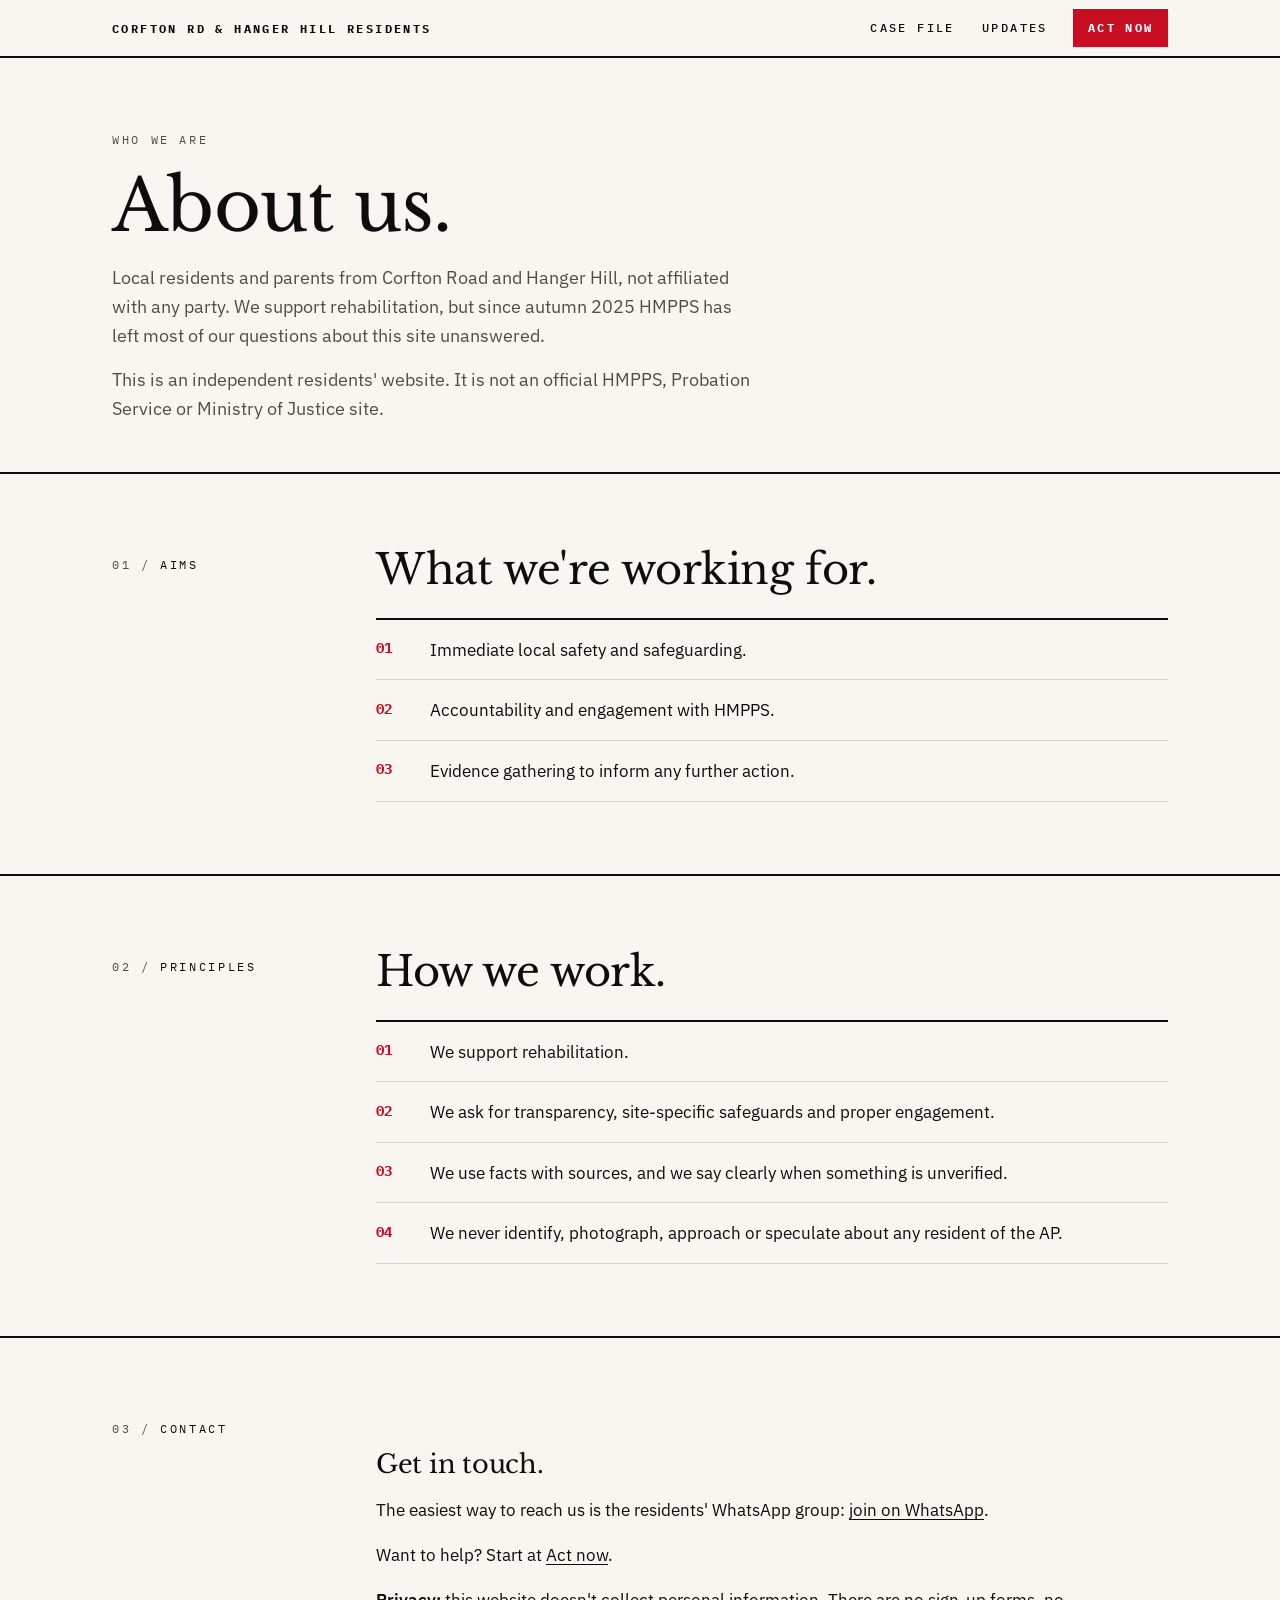
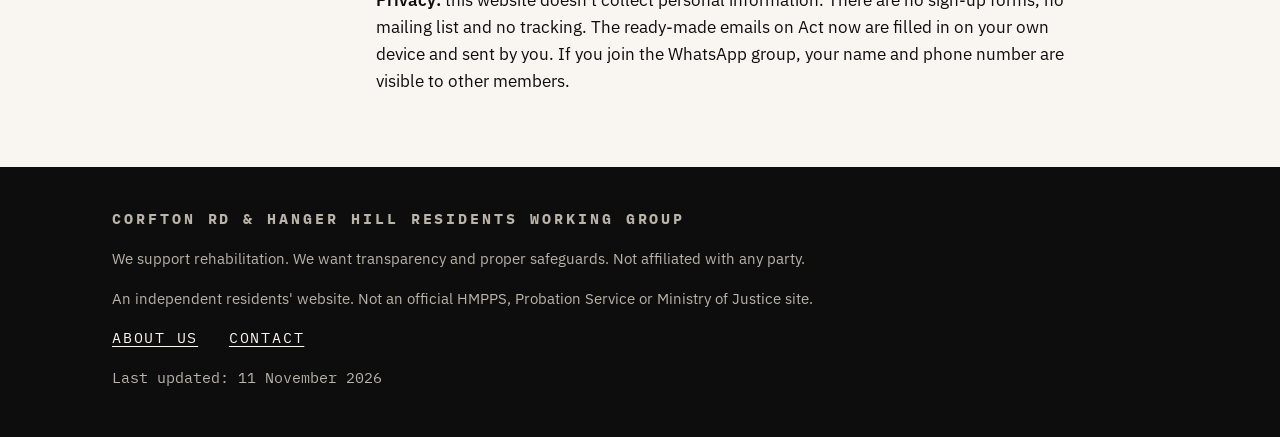
==== commit 16bb6c67: "Jas's comments: balanced headline, question split, no-evidence note on child sex offenders, our aims" ====
--- a/about.html
+++ b/about.html
@@ -34,12 +34,27 @@
         <p class="eyebrow">Who we are</p>
         <h1>About us.</h1>
         <p class="lead">Local residents and parents from Corfton Road and Hanger Hill, not affiliated with any party. We support rehabilitation, but since autumn 2025 HMPPS has left most of our questions about this site unanswered.</p>
+        <p class="lead">This is an independent residents' website. It is not an official HMPPS, Probation Service or Ministry of Justice site.</p>
+      </div>
+    </section>
+
+    <section class="section" id="aims" aria-labelledby="a-h">
+      <div class="wrap section-grid">
+        <p class="section-label"><span>01 /</span> Aims</p>
+        <div class="section-body">
+          <h2 id="a-h">What we're working for.</h2>
+          <ol class="asks">
+            <li>Immediate local safety and safeguarding.</li>
+            <li>Accountability and engagement with HMPPS.</li>
+            <li>Evidence gathering to inform any further action.</li>
+          </ol>
+        </div>
       </div>
     </section>
 
     <section class="section" id="principles" aria-labelledby="p-h">
       <div class="wrap section-grid">
-        <p class="section-label"><span>01 /</span> Principles</p>
+        <p class="section-label"><span>02 /</span> Principles</p>
         <div class="section-body">
           <h2 id="p-h">How we work.</h2>
           <ol class="asks">
@@ -54,11 +69,12 @@
 
     <section class="section" id="contact" aria-labelledby="c-h">
       <div class="wrap section-grid">
-        <p class="section-label"><span>02 /</span> Contact</p>
+        <p class="section-label"><span>03 /</span> Contact</p>
         <div class="section-body prose">
           <h2 id="c-h">Get in touch.</h2>
           <p>The easiest way to reach us is the residents' WhatsApp group: <a href="https://chat.whatsapp.com/K1V5BPOL1rlJ4l6k7onzKl" rel="noopener">join on WhatsApp</a>.</p>
           <p>Want to help? Start at <a href="act.html">Act now</a>.</p>
+          <p><strong>Privacy:</strong> this website doesn't collect personal information. There are no sign-up forms, no mailing list and no tracking. The ready-made emails on Act now are filled in on your own device and sent by you. If you join the WhatsApp group, your name and phone number are visible to other members.</p>
         </div>
       </div>
     </section>
@@ -69,8 +85,9 @@
     <div class="wrap footer-inner">
       <p class="footer-brand">Corfton Rd &amp; Hanger Hill Residents Working Group</p>
       <p>We support rehabilitation. We want transparency and proper safeguards. Not affiliated with any party.</p>
+      <p>An independent residents' website. Not an official HMPPS, Probation Service or Ministry of Justice site.</p>
       <p class="footer-links"><a href="about.html" aria-current="page">About us</a> <a href="about.html#contact">Contact</a></p>
-      <p class="footer-meta">Last updated: <time datetime="2026-10-25">25 October 2026</time></p>
+      <p class="footer-meta">Last updated: <time datetime="2026-11-11">11 November 2026</time></p>
     </div>
   </footer>
 </body>
--- a/styles.css
+++ b/styles.css
@@ -234,6 +234,12 @@
   margin: 1.25rem 0; padding-left: .9rem; border-left: 6px solid var(--alarm);
 }
 .hero .btn-row { margin-top: 2rem; }
+/* Under the key sentence: what it does and doesn't mean. */
+.hero-note { color: var(--ink); max-width: 40rem; margin: -.25rem 0 1.25rem; font-size: 1.1rem; }
+/* Our aims: straight after the hero, before the figures. */
+.aims { padding: 0 0 2.5rem; }
+.aims .asks { margin-top: .75rem; max-width: 46rem; }
+.aims .principle { margin-top: 1.25rem; }
 @media (min-width: 48em) {
   .hero { padding: 5rem 0 3.5rem; }
   .hero h1 { max-width: 17ch; }
@@ -242,6 +248,7 @@
 .page-hero { padding: 3rem 0 2rem; border-bottom: 2px solid var(--rule); }
 .page-hero h1 { font-size: clamp(2.6rem, 9vw, 4.5rem); margin: 1rem 0 1rem; }
 .page-hero .lead { color: var(--muted); font-size: 1.125rem; max-width: 40rem; }
+.page-hero .lead + .lead { margin-top: 1rem; }
 @media (min-width: 48em) { .page-hero { padding: 4.5rem 0 3rem; } }
 
 /* ---------- Stats strip ---------- */
@@ -630,10 +637,11 @@
 }
 .poster p, .poster ul, .poster blockquote { margin: 0; }
 .p-eyebrow { font-family: var(--mono); font-weight: 700; font-size: .78em; letter-spacing: .32em; text-transform: uppercase; }
-.p-head { font-family: var(--serif); font-weight: 400; font-size: 3.4em; line-height: 1.1; letter-spacing: -.015em; color: var(--pk); }
+.p-head { font-family: var(--serif); font-weight: 400; font-size: 3em; line-height: 1.1; letter-spacing: -.015em; color: var(--pk); }
 .p-hl { background: var(--pk); color: var(--py); padding: 0 .12em; -webkit-box-decoration-break: clone; box-decoration-break: clone; }
 .p-quote p { font-family: var(--serif); font-style: italic; font-size: 1.45em; line-height: 1.3; }
 .p-quote cite { display: block; margin-top: .5em; font-family: var(--mono); font-style: normal; font-size: .62em; letter-spacing: .14em; text-transform: uppercase; }
+.p-quote .p-note { margin-top: .6em; font-family: var(--sans); font-style: normal; font-size: .78em; line-height: 1.35; }
 .p-label { font-family: var(--mono); font-weight: 700; font-size: .66em; letter-spacing: .18em; text-transform: uppercase; padding-bottom: .5em; border-bottom: .14em solid var(--pk); }
 .p-schools ul { list-style: none; padding: 0; }
 .p-schools li { display: flex; justify-content: space-between; gap: 1em; padding: .38em 0; border-bottom: .06em solid rgba(13, 13, 13, .35); font-size: .95em; }
@@ -685,12 +693,13 @@
   box-shadow: none;
 }
 .leaflet .p-eyebrow { font-size: .62em; letter-spacing: .22em; }
-.leaflet .p-head { font-size: 1.95em; }
+.leaflet .p-head { font-size: 1.55em; }
 .leaflet .p-label { font-size: .56em; letter-spacing: .14em; }
-.leaflet .p-schools li { font-size: .78em; padding: .22em 0; }
+.leaflet .p-schools li { font-size: .78em; padding: .16em 0; }
 .leaflet .p-quote p { font-size: 1.12em; }
 .leaflet .p-quote cite { font-size: .56em; letter-spacing: .1em; }
-.leaflet .p-score { font-size: .98em; line-height: 1.45; }
+.leaflet .p-quote .p-note { font-size: .7em; margin-top: .4em; }
+.leaflet .p-score { font-size: .86em; line-height: 1.45; }
 .leaflet .p-cta { padding: .9em 1em; gap: 1em; }
 .leaflet .p-cta p { font-size: .85em; }
 .leaflet .p-cta .p-cta-head { font-size: 1.9em; }
